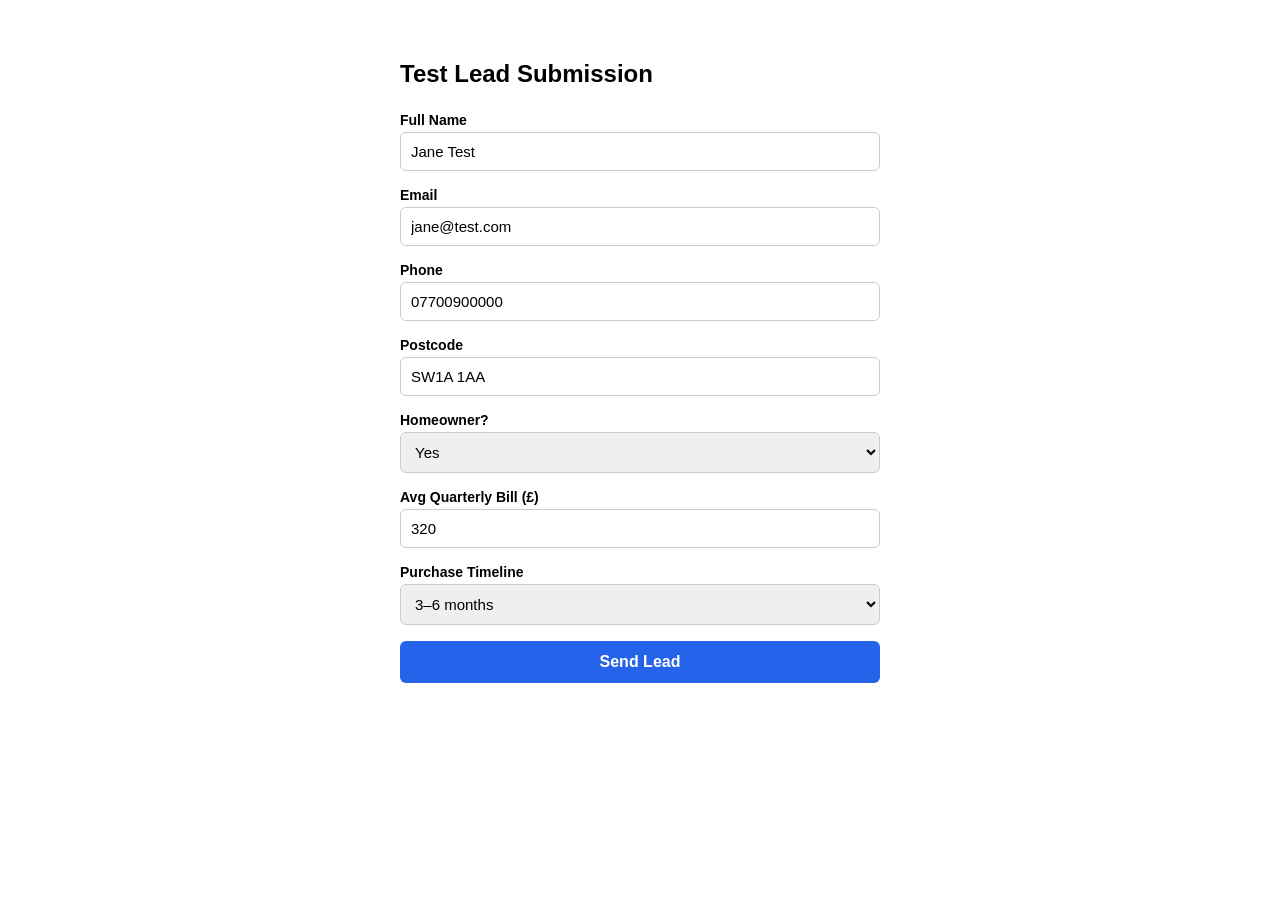
==== test-lead-form.html @ 7749277c "Add test lead submission form for Make webhook" ====
<!DOCTYPE html>
<html lang="en">
<head>
  <meta charset="UTF-8">
  <title>Test Lead Form</title>
  <style>
    body { font-family: sans-serif; max-width: 480px; margin: 60px auto; padding: 0 20px; }
    h2 { margin-bottom: 24px; }
    label { display: block; margin-bottom: 4px; font-size: 14px; font-weight: 600; }
    input, select { width: 100%; padding: 10px; margin-bottom: 16px; border: 1px solid #ccc; border-radius: 6px; font-size: 15px; box-sizing: border-box; }
    button { width: 100%; padding: 12px; background: #2563eb; color: white; border: none; border-radius: 6px; font-size: 16px; font-weight: 600; cursor: pointer; }
    button:hover { background: #1d4ed8; }
    #status { margin-top: 16px; padding: 12px; border-radius: 6px; display: none; font-size: 14px; }
    .success { background: #d1fae5; color: #065f46; }
    .error { background: #fee2e2; color: #991b1b; }
  </style>
</head>
<body>
  <h2>Test Lead Submission</h2>
  <form id="leadForm">
    <label>Full Name</label>
    <input type="text" name="name" value="Jane Test" required>

    <label>Email</label>
    <input type="email" name="email" value="jane@test.com" required>

    <label>Phone</label>
    <input type="tel" name="phone" value="07700900000" required>

    <label>Postcode</label>
    <input type="text" name="postcode" value="SW1A 1AA" required>

    <label>Homeowner?</label>
    <select name="is_homeowner">
      <option value="true">Yes</option>
      <option value="false">No</option>
    </select>

    <label>Avg Quarterly Bill (£)</label>
    <input type="number" name="avg_quarterly_bill" value="320" required>

    <label>Purchase Timeline</label>
    <select name="purchase_timeline">
      <option value="0-3 months">0–3 months</option>
      <option value="3-6 months" selected>3–6 months</option>
      <option value="6-12 months">6–12 months</option>
      <option value="12+ months">12+ months</option>
    </select>

    <button type="submit">Send Lead</button>
  </form>

  <div id="status"></div>

  <script>
    document.getElementById('leadForm').addEventListener('submit', async (e) => {
      e.preventDefault();
      const form = e.target;
      const status = document.getElementById('status');
      const btn = form.querySelector('button');

      const data = {
        name: form.name.value,
        email: form.email.value,
        phone: form.phone.value,
        postcode: form.postcode.value,
        is_homeowner: form.is_homeowner.value === 'true',
        avg_quarterly_bill: Number(form.avg_quarterly_bill.value),
        purchase_timeline: form.purchase_timeline.value
      };

      btn.textContent = 'Sending...';
      btn.disabled = true;
      status.style.display = 'none';

      try {
        const res = await fetch('https://hook.eu2.make.com/qw1gnas56z5s6vd4uc0wvi0pudw6pgkw', {
          method: 'POST',
          headers: { 'Content-Type': 'application/json' },
          body: JSON.stringify(data)
        });
        const text = await res.text();
        status.className = 'success';
        status.textContent = `Sent! Response: ${text}`;
      } catch (err) {
        status.className = 'error';
        status.textContent = `Error: ${err.message}`;
      } finally {
        status.style.display = 'block';
        btn.textContent = 'Send Lead';
        btn.disabled = false;
      }
    });
  </script>
</body>
</html>
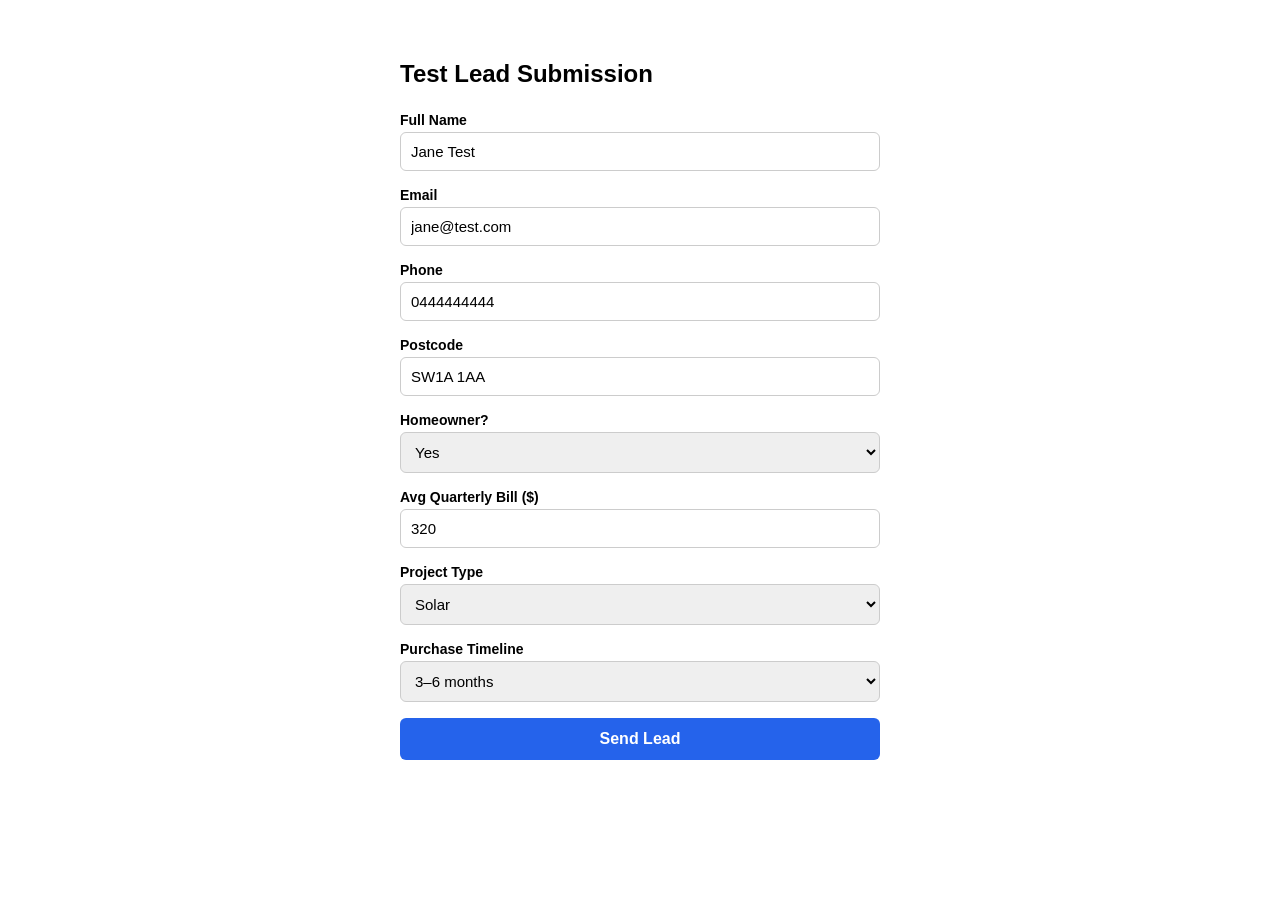
==== commit 2380599d: "Add project_type field, fix phone to AU format, currency to $" ====
--- a/test-lead-form.html
+++ b/test-lead-form.html
@@ -25,7 +25,7 @@
     <input type="email" name="email" value="jane@test.com" required>
 
     <label>Phone</label>
-    <input type="tel" name="phone" value="07700900000" required>
+    <input type="tel" name="phone" value="0444444444" required>
 
     <label>Postcode</label>
     <input type="text" name="postcode" value="SW1A 1AA" required>
@@ -36,8 +36,17 @@
       <option value="false">No</option>
     </select>
 
-    <label>Avg Quarterly Bill (£)</label>
+    <label>Avg Quarterly Bill ($)</label>
     <input type="number" name="avg_quarterly_bill" value="320" required>
+
+    <label>Project Type</label>
+    <select name="project_type">
+      <option value="solar">Solar</option>
+      <option value="battery">Battery</option>
+      <option value="solar_battery">Solar + Battery</option>
+      <option value="ev_charger">EV Charger</option>
+      <option value="heat_pump">Heat Pump</option>
+    </select>
 
     <label>Purchase Timeline</label>
     <select name="purchase_timeline">
@@ -66,6 +75,7 @@
         postcode: form.postcode.value,
         is_homeowner: form.is_homeowner.value === 'true',
         avg_quarterly_bill: Number(form.avg_quarterly_bill.value),
+        project_type: form.project_type.value,
         purchase_timeline: form.purchase_timeline.value
       };
 
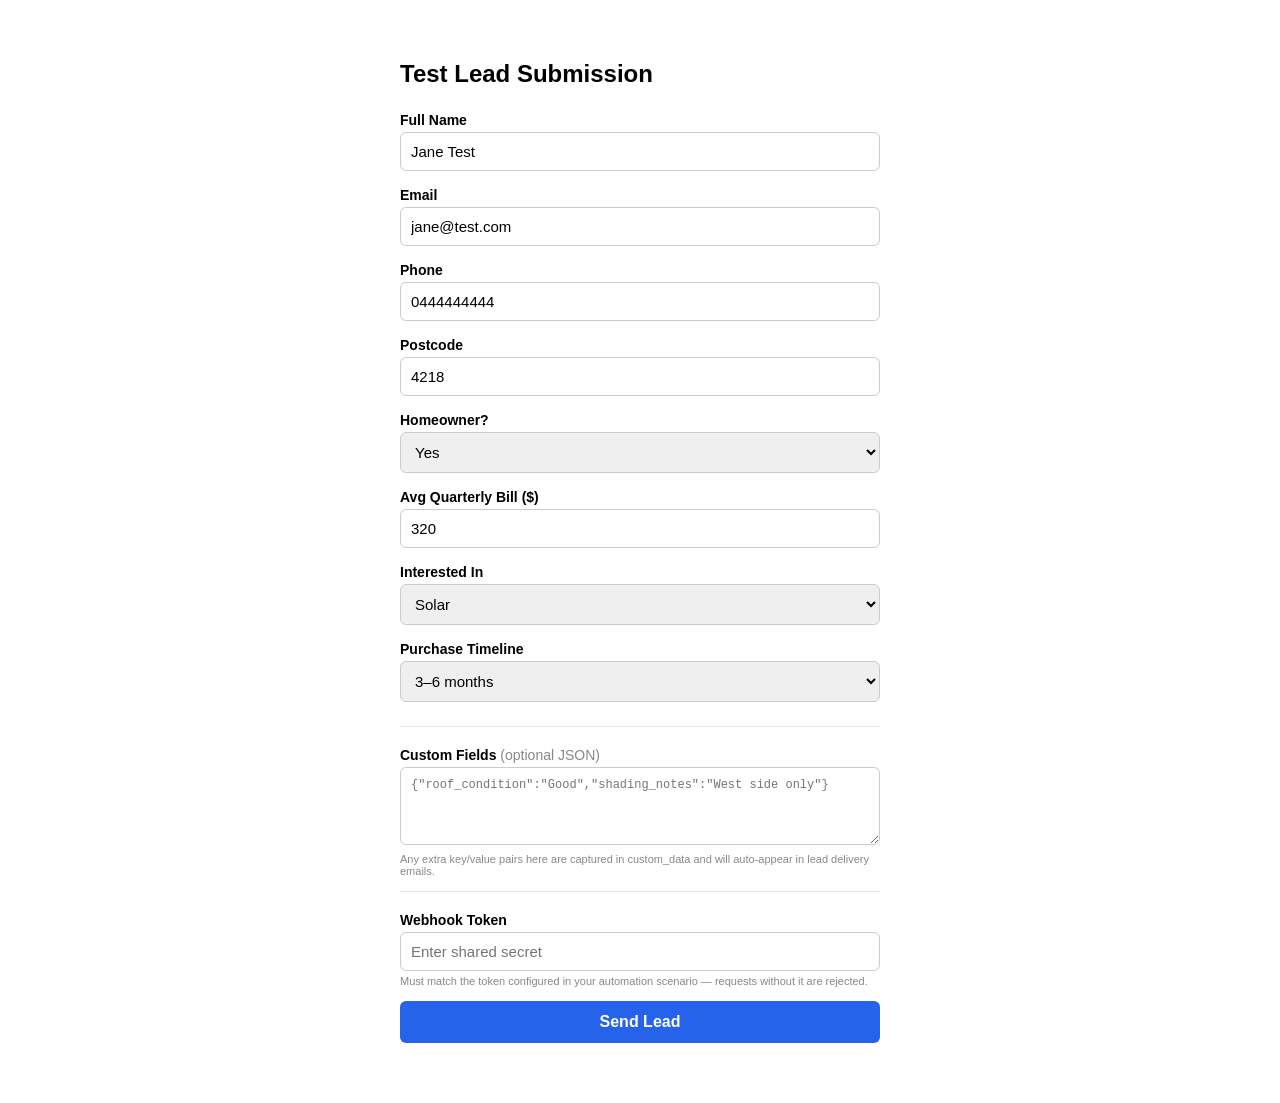
==== commit e11a1826: "Add custom_data field + webhook token to test form; harden index.html test-lead-form.html: - Replace" ====
--- a/test-lead-form.html
+++ b/test-lead-form.html
@@ -7,12 +7,15 @@
     body { font-family: sans-serif; max-width: 480px; margin: 60px auto; padding: 0 20px; }
     h2 { margin-bottom: 24px; }
     label { display: block; margin-bottom: 4px; font-size: 14px; font-weight: 600; }
-    input, select { width: 100%; padding: 10px; margin-bottom: 16px; border: 1px solid #ccc; border-radius: 6px; font-size: 15px; box-sizing: border-box; }
+    input, select, textarea { width: 100%; padding: 10px; margin-bottom: 16px; border: 1px solid #ccc; border-radius: 6px; font-size: 15px; box-sizing: border-box; }
+    textarea { font-family: monospace; font-size: 12px; resize: vertical; }
+    .hint { font-size: 11px; color: #888; margin-top: -12px; margin-bottom: 14px; }
     button { width: 100%; padding: 12px; background: #2563eb; color: white; border: none; border-radius: 6px; font-size: 16px; font-weight: 600; cursor: pointer; }
     button:hover { background: #1d4ed8; }
     #status { margin-top: 16px; padding: 12px; border-radius: 6px; display: none; font-size: 14px; }
     .success { background: #d1fae5; color: #065f46; }
     .error { background: #fee2e2; color: #991b1b; }
+    hr { border: none; border-top: 1px solid #e5e5e5; margin: 8px 0 20px; }
   </style>
 </head>
 <body>
@@ -28,7 +31,7 @@
     <input type="tel" name="phone" value="0444444444" required>
 
     <label>Postcode</label>
-    <input type="text" name="postcode" value="SW1A 1AA" required>
+    <input type="text" name="postcode" value="4218" required>
 
     <label>Homeowner?</label>
     <select name="is_homeowner">
@@ -39,13 +42,11 @@
     <label>Avg Quarterly Bill ($)</label>
     <input type="number" name="avg_quarterly_bill" value="320" required>
 
-    <label>Project Type</label>
-    <select name="project_type">
+    <label>Interested In</label>
+    <select name="interested_in">
       <option value="solar">Solar</option>
       <option value="battery">Battery</option>
-      <option value="solar_battery">Solar + Battery</option>
-      <option value="ev_charger">EV Charger</option>
-      <option value="heat_pump">Heat Pump</option>
+      <option value="both">Solar + Battery</option>
     </select>
 
     <label>Purchase Timeline</label>
@@ -55,6 +56,18 @@
       <option value="6-12 months">6–12 months</option>
       <option value="12+ months">12+ months</option>
     </select>
+
+    <hr>
+
+    <label>Custom Fields <span style="font-weight:400;color:#888">(optional JSON)</span></label>
+    <textarea name="custom_data" rows="4" placeholder='{"roof_condition":"Good","shading_notes":"West side only"}'></textarea>
+    <p class="hint">Any extra key/value pairs here are captured in custom_data and will auto-appear in lead delivery emails.</p>
+
+    <hr>
+
+    <label>Webhook Token</label>
+    <input type="text" name="_token" placeholder="Enter shared secret" autocomplete="off">
+    <p class="hint">Must match the token configured in your automation scenario — requests without it are rejected.</p>
 
     <button type="submit">Send Lead</button>
   </form>
@@ -68,6 +81,20 @@
       const status = document.getElementById('status');
       const btn = form.querySelector('button');
 
+      // Parse custom_data JSON if provided
+      let customData = {};
+      const rawCustom = form.custom_data.value.trim();
+      if (rawCustom) {
+        try {
+          customData = JSON.parse(rawCustom);
+        } catch {
+          status.className = 'error';
+          status.textContent = 'Custom Fields must be valid JSON (or leave blank).';
+          status.style.display = 'block';
+          return;
+        }
+      }
+
       const data = {
         name: form.name.value,
         email: form.email.value,
@@ -75,8 +102,10 @@
         postcode: form.postcode.value,
         is_homeowner: form.is_homeowner.value === 'true',
         avg_quarterly_bill: Number(form.avg_quarterly_bill.value),
-        project_type: form.project_type.value,
-        purchase_timeline: form.purchase_timeline.value
+        interested_in: form.interested_in.value,
+        purchase_timeline: form.purchase_timeline.value,
+        custom_data: customData,
+        _token: form._token.value
       };
 
       btn.textContent = 'Sending...';
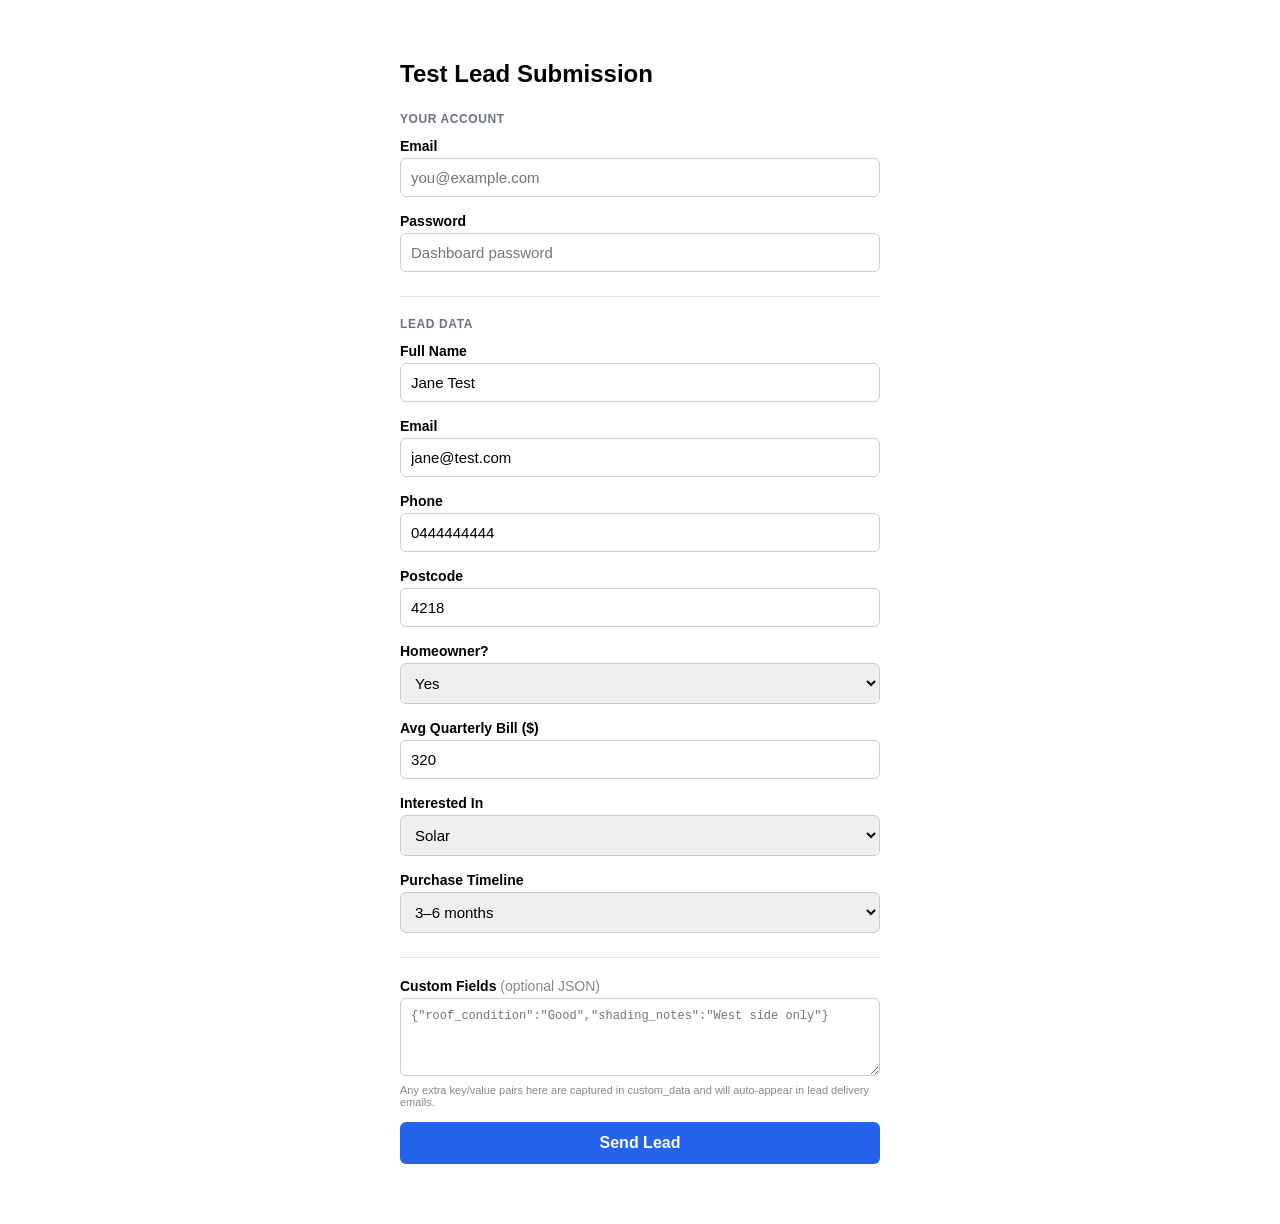
==== commit 3de5e196: "Replace client-side webhook token with server-side Supabase Edge Function - Create submit-lead edge " ====
--- a/test-lead-form.html
+++ b/test-lead-form.html
@@ -16,11 +16,22 @@
     .success { background: #d1fae5; color: #065f46; }
     .error { background: #fee2e2; color: #991b1b; }
     hr { border: none; border-top: 1px solid #e5e5e5; margin: 8px 0 20px; }
+    .section-title { font-size: 12px; font-weight: 700; text-transform: uppercase; letter-spacing: 0.05em; color: #6b7280; margin-bottom: 12px; }
   </style>
 </head>
 <body>
   <h2>Test Lead Submission</h2>
+
   <form id="leadForm">
+    <p class="section-title">Your Account</p>
+    <label>Email</label>
+    <input type="email" name="login_email" placeholder="you@example.com" required>
+    <label>Password</label>
+    <input type="password" name="login_password" placeholder="Dashboard password" required>
+
+    <hr>
+
+    <p class="section-title">Lead Data</p>
     <label>Full Name</label>
     <input type="text" name="name" value="Jane Test" required>
 
@@ -63,18 +74,15 @@
     <textarea name="custom_data" rows="4" placeholder='{"roof_condition":"Good","shading_notes":"West side only"}'></textarea>
     <p class="hint">Any extra key/value pairs here are captured in custom_data and will auto-appear in lead delivery emails.</p>
 
-    <hr>
-
-    <label>Webhook Token</label>
-    <input type="text" name="_token" placeholder="Enter shared secret" autocomplete="off">
-    <p class="hint">Must match the token configured in your automation scenario — requests without it are rejected.</p>
-
     <button type="submit">Send Lead</button>
   </form>
 
   <div id="status"></div>
 
   <script>
+    const SUPABASE_URL = 'https://wmegoygrancfwxagqskh.supabase.co';
+    const SUPABASE_ANON_KEY = 'sb_publishable_UHQNxVCjHJnFjssYwTiwcQ_3FYovX8I';
+
     document.getElementById('leadForm').addEventListener('submit', async (e) => {
       e.preventDefault();
       const form = e.target;
@@ -95,32 +103,56 @@
         }
       }
 
-      const data = {
-        name: form.name.value,
-        email: form.email.value,
-        phone: form.phone.value,
-        postcode: form.postcode.value,
-        is_homeowner: form.is_homeowner.value === 'true',
-        avg_quarterly_bill: Number(form.avg_quarterly_bill.value),
-        interested_in: form.interested_in.value,
-        purchase_timeline: form.purchase_timeline.value,
-        custom_data: customData,
-        _token: form._token.value
-      };
-
-      btn.textContent = 'Sending...';
+      btn.textContent = 'Signing in...';
       btn.disabled = true;
       status.style.display = 'none';
 
       try {
-        const res = await fetch('https://hook.eu2.make.com/qw1gnas56z5s6vd4uc0wvi0pudw6pgkw', {
+        // Step 1: authenticate with Supabase to get a JWT
+        const authRes = await fetch(`${SUPABASE_URL}/auth/v1/token?grant_type=password`, {
           method: 'POST',
-          headers: { 'Content-Type': 'application/json' },
-          body: JSON.stringify(data)
+          headers: {
+            'Content-Type': 'application/json',
+            'apikey': SUPABASE_ANON_KEY,
+          },
+          body: JSON.stringify({
+            email: form.login_email.value,
+            password: form.login_password.value,
+          }),
         });
-        const text = await res.text();
+        const authData = await authRes.json();
+        if (!authRes.ok) {
+          throw new Error(authData.error_description || authData.message || 'Login failed');
+        }
+        const jwt = authData.access_token;
+
+        // Step 2: submit lead via edge function — webhook URL and token stay server-side
+        btn.textContent = 'Sending lead...';
+        const leadData = {
+          name: form.name.value,
+          email: form.email.value,
+          phone: form.phone.value,
+          postcode: form.postcode.value,
+          is_homeowner: form.is_homeowner.value === 'true',
+          avg_quarterly_bill: Number(form.avg_quarterly_bill.value),
+          interested_in: form.interested_in.value,
+          purchase_timeline: form.purchase_timeline.value,
+          custom_data: customData,
+        };
+
+        const res = await fetch(`${SUPABASE_URL}/functions/v1/submit-lead`, {
+          method: 'POST',
+          headers: {
+            'Content-Type': 'application/json',
+            'Authorization': `Bearer ${jwt}`,
+          },
+          body: JSON.stringify(leadData),
+        });
+        const result = await res.json();
+        if (!res.ok) throw new Error(result.error || `HTTP ${res.status}`);
+
         status.className = 'success';
-        status.textContent = `Sent! Response: ${text}`;
+        status.textContent = `Lead sent! Response: ${result.response}`;
       } catch (err) {
         status.className = 'error';
         status.textContent = `Error: ${err.message}`;
